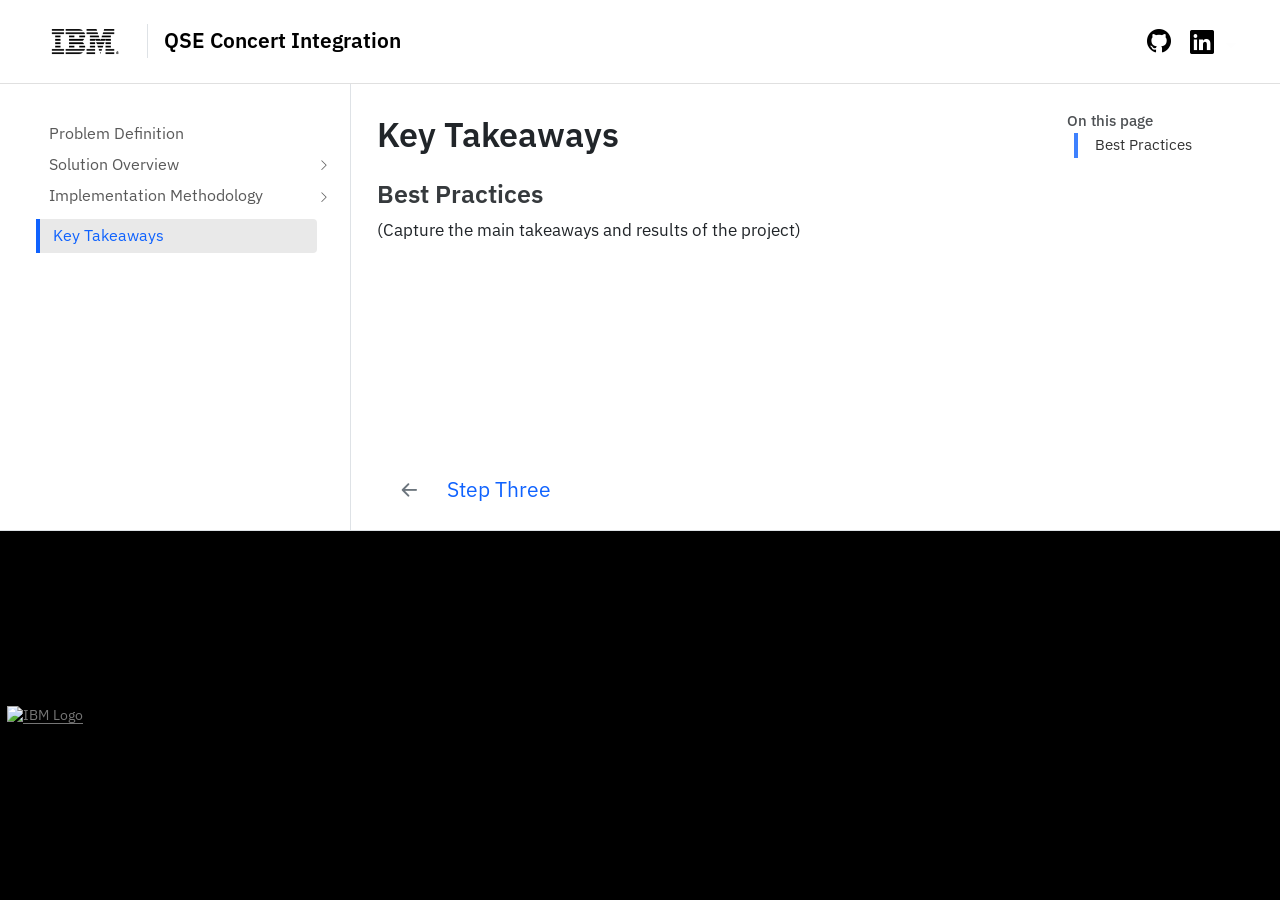
==== src/key-takeaway.html @ 7da362dc "Built site for gh-pages" ====
<!DOCTYPE html>
<html xmlns="http://www.w3.org/1999/xhtml" lang="en" xml:lang="en"><head>

<meta charset="utf-8">
<meta name="generator" content="quarto-1.8.27">

<meta name="viewport" content="width=device-width, initial-scale=1.0, user-scalable=yes">


<title>Key Takeaways – QSE Concert Integration</title>
<style>
code{white-space: pre-wrap;}
span.smallcaps{font-variant: small-caps;}
div.columns{display: flex; gap: min(4vw, 1.5em);}
div.column{flex: auto; overflow-x: auto;}
div.hanging-indent{margin-left: 1.5em; text-indent: -1.5em;}
ul.task-list{list-style: none;}
ul.task-list li input[type="checkbox"] {
  width: 0.8em;
  margin: 0 0.8em 0.2em -1em; /* quarto-specific, see https://github.com/quarto-dev/quarto-cli/issues/4556 */ 
  vertical-align: middle;
}
</style>


<script src="../site_libs/quarto-nav/quarto-nav.js"></script>
<script src="../site_libs/clipboard/clipboard.min.js"></script>
<script src="../site_libs/quarto-search/autocomplete.umd.js"></script>
<script src="../site_libs/quarto-search/fuse.min.js"></script>
<script src="../site_libs/quarto-search/quarto-search.js"></script>
<meta name="quarto:offset" content="../">
<link href="../src/implementation_methodology/stepthree-imp.html" rel="prev">
<link href="../images/bee.png" rel="icon" type="image/png">
<script src="../site_libs/quarto-html/quarto.js" type="module"></script>
<script src="../site_libs/quarto-html/tabsets/tabsets.js" type="module"></script>
<script src="../site_libs/quarto-html/axe/axe-check.js" type="module"></script>
<script src="../site_libs/quarto-html/popper.min.js"></script>
<script src="../site_libs/quarto-html/tippy.umd.min.js"></script>
<script src="../site_libs/quarto-html/anchor.min.js"></script>
<link href="../site_libs/quarto-html/tippy.css" rel="stylesheet">
<link href="../site_libs/quarto-html/quarto-syntax-highlighting-ed96de9b727972fe78a7b5d16c58bf87.css" rel="stylesheet" id="quarto-text-highlighting-styles">
<script src="../site_libs/bootstrap/bootstrap.min.js"></script>
<link href="../site_libs/bootstrap/bootstrap-icons.css" rel="stylesheet">
<link href="../site_libs/bootstrap/bootstrap-c010754eb1281ebbfd7e6192474b79b5.min.css" rel="stylesheet" append-hash="true" id="quarto-bootstrap" data-mode="light">
<script id="quarto-search-options" type="application/json">{
  "location": "navbar",
  "copy-button": false,
  "collapse-after": 3,
  "panel-placement": "end",
  "type": "textbox",
  "limit": 50,
  "keyboard-shortcut": [
    "f",
    "/",
    "s"
  ],
  "show-item-context": true,
  "language": {
    "search-no-results-text": "No results",
    "search-matching-documents-text": "matching documents",
    "search-copy-link-title": "Copy link to search",
    "search-hide-matches-text": "Hide additional matches",
    "search-more-match-text": "more match in this document",
    "search-more-matches-text": "more matches in this document",
    "search-clear-button-title": "Clear",
    "search-text-placeholder": "Search",
    "search-detached-cancel-button-title": "Cancel",
    "search-submit-button-title": "Submit",
    "search-label": "Search"
  }
}</script>


</head>

<body class="nav-sidebar docked nav-fixed quarto-light">

<div id="quarto-search-results"></div>
  <header id="quarto-header" class="headroom fixed-top">
    <nav class="navbar navbar-expand-lg " data-bs-theme="dark">
      <div class="navbar-container container-fluid">
      <div class="navbar-brand-container mx-auto">
    <a href="../index.html" class="navbar-brand navbar-brand-logo">
    <img src="../images/IBMlogo.png" alt="" class="navbar-logo light-content">
    <img src="../images/IBMlogo.png" alt="" class="navbar-logo dark-content">
    </a>
    <a class="navbar-brand" href="../index.html">
    <span class="navbar-title">QSE Concert Integration</span>
    </a>
  </div>
            <div id="quarto-search" class="" title="Search"></div>
          <button class="navbar-toggler" type="button" data-bs-toggle="collapse" data-bs-target="#navbarCollapse" aria-controls="navbarCollapse" role="menu" aria-expanded="false" aria-label="Toggle navigation" onclick="if (window.quartoToggleHeadroom) { window.quartoToggleHeadroom(); }">
  <span class="navbar-toggler-icon"></span>
</button>
          <div class="collapse navbar-collapse" id="navbarCollapse">
            <ul class="navbar-nav navbar-nav-scroll ms-auto">
  <li class="nav-item compact">
    <a class="nav-link" href="https://github.com/ibm-client-engineering/QSE-Concert-Integration" target="_blank"> <i class="bi bi-github" role="img">
</i> 
<span class="menu-text"></span></a>
  </li>  
  <li class="nav-item dropdown ">
    <a class="nav-link dropdown-toggle" href="#" id="nav-menu-bi-linkedin" role="link" data-bs-toggle="dropdown" aria-expanded="false">
      <i class="bi bi-linkedin" role="img">
</i> 
 <span class="menu-text"></span>
    </a>
    <ul class="dropdown-menu dropdown-menu-end" aria-labelledby="nav-menu-bi-linkedin">    
        <li>
    <a class="dropdown-item" href="http://linkedin.com/post" target="_blank">
 <span class="dropdown-text">Share on your LinkedIn</span></a>
  </li>  
        <li>
    <a class="dropdown-item" href="https://www.linkedin.com/company/ibm/" target="_blank">
 <span class="dropdown-text">IBM LinkedIn</span></a>
  </li>  
    </ul>
  </li>
</ul>
          </div> <!-- /navcollapse -->
            <div class="quarto-navbar-tools">
</div>
      </div> <!-- /container-fluid -->
    </nav>
  <nav class="quarto-secondary-nav">
    <div class="container-fluid d-flex">
      <button type="button" class="quarto-btn-toggle btn" data-bs-toggle="collapse" role="button" data-bs-target=".quarto-sidebar-collapse-item" aria-controls="quarto-sidebar" aria-expanded="false" aria-label="Toggle sidebar navigation" onclick="if (window.quartoToggleHeadroom) { window.quartoToggleHeadroom(); }">
        <i class="bi bi-layout-text-sidebar-reverse"></i>
      </button>
        <nav class="quarto-page-breadcrumbs" aria-label="breadcrumb"><ol class="breadcrumb"><li class="breadcrumb-item"><a href="../src/key-takeaway.html">Key Takeaways</a></li></ol></nav>
        <a class="flex-grow-1" role="navigation" data-bs-toggle="collapse" data-bs-target=".quarto-sidebar-collapse-item" aria-controls="quarto-sidebar" aria-expanded="false" aria-label="Toggle sidebar navigation" onclick="if (window.quartoToggleHeadroom) { window.quartoToggleHeadroom(); }">      
        </a>
    </div>
  </nav>
</header>
<!-- content -->
<div id="quarto-content" class="quarto-container page-columns page-rows-contents page-layout-article page-navbar">
<!-- sidebar -->
  <nav id="quarto-sidebar" class="sidebar collapse collapse-horizontal quarto-sidebar-collapse-item sidebar-navigation docked overflow-auto">
    <div class="sidebar-menu-container"> 
    <ul class="list-unstyled mt-1">
        <li class="sidebar-item">
  <div class="sidebar-item-container"> 
  <a href="../index.html" class="sidebar-item-text sidebar-link">
 <span class="menu-text">Problem Definition</span></a>
  </div>
</li>
        <li class="sidebar-item sidebar-item-section">
      <div class="sidebar-item-container"> 
            <a class="sidebar-item-text sidebar-link text-start collapsed" data-bs-toggle="collapse" data-bs-target="#quarto-sidebar-section-1" role="navigation" aria-expanded="false">
 <span class="menu-text">Solution Overview</span></a>
          <a class="sidebar-item-toggle text-start collapsed" data-bs-toggle="collapse" data-bs-target="#quarto-sidebar-section-1" role="navigation" aria-expanded="false" aria-label="Toggle section">
            <i class="bi bi-chevron-right ms-2"></i>
          </a> 
      </div>
      <ul id="quarto-sidebar-section-1" class="collapse list-unstyled sidebar-section depth1 ">  
          <li class="sidebar-item">
  <div class="sidebar-item-container"> 
  <a href="../src/solution_overview/prepare.html" class="sidebar-item-text sidebar-link">
 <span class="menu-text">Prepare</span></a>
  </div>
</li>
          <li class="sidebar-item">
  <div class="sidebar-item-container"> 
  <a href="../src/solution_overview/environment.html" class="sidebar-item-text sidebar-link">
 <span class="menu-text">Environment</span></a>
  </div>
</li>
          <li class="sidebar-item">
  <div class="sidebar-item-container"> 
  <a href="../src/solution_overview/troubleshooting.html" class="sidebar-item-text sidebar-link">
 <span class="menu-text">Troubleshooting</span></a>
  </div>
</li>
      </ul>
  </li>
        <li class="sidebar-item sidebar-item-section">
      <div class="sidebar-item-container"> 
            <a class="sidebar-item-text sidebar-link text-start collapsed" data-bs-toggle="collapse" data-bs-target="#quarto-sidebar-section-2" role="navigation" aria-expanded="false">
 <span class="menu-text">Implementation Methodology</span></a>
          <a class="sidebar-item-toggle text-start collapsed" data-bs-toggle="collapse" data-bs-target="#quarto-sidebar-section-2" role="navigation" aria-expanded="false" aria-label="Toggle section">
            <i class="bi bi-chevron-right ms-2"></i>
          </a> 
      </div>
      <ul id="quarto-sidebar-section-2" class="collapse list-unstyled sidebar-section depth1 ">  
          <li class="sidebar-item">
  <div class="sidebar-item-container"> 
  <a href="../src/implementation_methodology/stepone-imp.html" class="sidebar-item-text sidebar-link">
 <span class="menu-text">Step One</span></a>
  </div>
</li>
          <li class="sidebar-item">
  <div class="sidebar-item-container"> 
  <a href="../src/implementation_methodology/steptwo-imp.html" class="sidebar-item-text sidebar-link">
 <span class="menu-text">Step Two</span></a>
  </div>
</li>
          <li class="sidebar-item">
  <div class="sidebar-item-container"> 
  <a href="../src/implementation_methodology/stepthree-imp.html" class="sidebar-item-text sidebar-link">
 <span class="menu-text">Step Three</span></a>
  </div>
</li>
      </ul>
  </li>
        <li class="sidebar-item">
  <div class="sidebar-item-container"> 
  <a href="../src/key-takeaway.html" class="sidebar-item-text sidebar-link active">
 <span class="menu-text">Key Takeaways</span></a>
  </div>
</li>
    </ul>
    </div>
</nav>
<div id="quarto-sidebar-glass" class="quarto-sidebar-collapse-item" data-bs-toggle="collapse" data-bs-target=".quarto-sidebar-collapse-item"></div>
<!-- margin-sidebar -->
    <div id="quarto-margin-sidebar" class="sidebar margin-sidebar">
        <nav id="TOC" role="doc-toc" class="toc-active">
    <h2 id="toc-title">On this page</h2>
   
  <ul>
  <li><a href="#best-practices" id="toc-best-practices" class="nav-link active" data-scroll-target="#best-practices">Best Practices</a></li>
  </ul>
</nav>
    </div>
<!-- main -->
<main class="content" id="quarto-document-content">

<header id="title-block-header" class="quarto-title-block default">
<div class="quarto-title">
<h1 class="title">Key Takeaways</h1>
</div>



<div class="quarto-title-meta">

    
  
    
  </div>
  


</header>


<section id="best-practices" class="level3">
<h3 class="anchored" data-anchor-id="best-practices">Best Practices</h3>
<p>(Capture the main takeaways and results of the project)</p>


</section>

</main> <!-- /main -->
<script id="quarto-html-after-body" type="application/javascript">
  window.document.addEventListener("DOMContentLoaded", function (event) {
    const icon = "";
    const anchorJS = new window.AnchorJS();
    anchorJS.options = {
      placement: 'right',
      icon: icon
    };
    anchorJS.add('.anchored');
    const isCodeAnnotation = (el) => {
      for (const clz of el.classList) {
        if (clz.startsWith('code-annotation-')) {                     
          return true;
        }
      }
      return false;
    }
    const onCopySuccess = function(e) {
      // button target
      const button = e.trigger;
      // don't keep focus
      button.blur();
      // flash "checked"
      button.classList.add('code-copy-button-checked');
      var currentTitle = button.getAttribute("title");
      button.setAttribute("title", "Copied!");
      let tooltip;
      if (window.bootstrap) {
        button.setAttribute("data-bs-toggle", "tooltip");
        button.setAttribute("data-bs-placement", "left");
        button.setAttribute("data-bs-title", "Copied!");
        tooltip = new bootstrap.Tooltip(button, 
          { trigger: "manual", 
            customClass: "code-copy-button-tooltip",
            offset: [0, -8]});
        tooltip.show();    
      }
      setTimeout(function() {
        if (tooltip) {
          tooltip.hide();
          button.removeAttribute("data-bs-title");
          button.removeAttribute("data-bs-toggle");
          button.removeAttribute("data-bs-placement");
        }
        button.setAttribute("title", currentTitle);
        button.classList.remove('code-copy-button-checked');
      }, 1000);
      // clear code selection
      e.clearSelection();
    }
    const getTextToCopy = function(trigger) {
      const outerScaffold = trigger.parentElement.cloneNode(true);
      const codeEl = outerScaffold.querySelector('code');
      for (const childEl of codeEl.children) {
        if (isCodeAnnotation(childEl)) {
          childEl.remove();
        }
      }
      return codeEl.innerText;
    }
    const clipboard = new window.ClipboardJS('.code-copy-button:not([data-in-quarto-modal])', {
      text: getTextToCopy
    });
    clipboard.on('success', onCopySuccess);
    if (window.document.getElementById('quarto-embedded-source-code-modal')) {
      const clipboardModal = new window.ClipboardJS('.code-copy-button[data-in-quarto-modal]', {
        text: getTextToCopy,
        container: window.document.getElementById('quarto-embedded-source-code-modal')
      });
      clipboardModal.on('success', onCopySuccess);
    }
      var localhostRegex = new RegExp(/^(?:http|https):\/\/localhost\:?[0-9]*\//);
      var mailtoRegex = new RegExp(/^mailto:/);
        var filterRegex = new RegExp('/' + window.location.host + '/');
      var isInternal = (href) => {
          return filterRegex.test(href) || localhostRegex.test(href) || mailtoRegex.test(href);
      }
      // Inspect non-navigation links and adorn them if external
     var links = window.document.querySelectorAll('a[href]:not(.nav-link):not(.navbar-brand):not(.toc-action):not(.sidebar-link):not(.sidebar-item-toggle):not(.pagination-link):not(.no-external):not([aria-hidden]):not(.dropdown-item):not(.quarto-navigation-tool):not(.about-link)');
      for (var i=0; i<links.length; i++) {
        const link = links[i];
        if (!isInternal(link.href)) {
          // undo the damage that might have been done by quarto-nav.js in the case of
          // links that we want to consider external
          if (link.dataset.originalHref !== undefined) {
            link.href = link.dataset.originalHref;
          }
        }
      }
    function tippyHover(el, contentFn, onTriggerFn, onUntriggerFn) {
      const config = {
        allowHTML: true,
        maxWidth: 500,
        delay: 100,
        arrow: false,
        appendTo: function(el) {
            return el.parentElement;
        },
        interactive: true,
        interactiveBorder: 10,
        theme: 'quarto',
        placement: 'bottom-start',
      };
      if (contentFn) {
        config.content = contentFn;
      }
      if (onTriggerFn) {
        config.onTrigger = onTriggerFn;
      }
      if (onUntriggerFn) {
        config.onUntrigger = onUntriggerFn;
      }
      window.tippy(el, config); 
    }
    const noterefs = window.document.querySelectorAll('a[role="doc-noteref"]');
    for (var i=0; i<noterefs.length; i++) {
      const ref = noterefs[i];
      tippyHover(ref, function() {
        // use id or data attribute instead here
        let href = ref.getAttribute('data-footnote-href') || ref.getAttribute('href');
        try { href = new URL(href).hash; } catch {}
        const id = href.replace(/^#\/?/, "");
        const note = window.document.getElementById(id);
        if (note) {
          return note.innerHTML;
        } else {
          return "";
        }
      });
    }
    const xrefs = window.document.querySelectorAll('a.quarto-xref');
    const processXRef = (id, note) => {
      // Strip column container classes
      const stripColumnClz = (el) => {
        el.classList.remove("page-full", "page-columns");
        if (el.children) {
          for (const child of el.children) {
            stripColumnClz(child);
          }
        }
      }
      stripColumnClz(note)
      if (id === null || id.startsWith('sec-')) {
        // Special case sections, only their first couple elements
        const container = document.createElement("div");
        if (note.children && note.children.length > 2) {
          container.appendChild(note.children[0].cloneNode(true));
          for (let i = 1; i < note.children.length; i++) {
            const child = note.children[i];
            if (child.tagName === "P" && child.innerText === "") {
              continue;
            } else {
              container.appendChild(child.cloneNode(true));
              break;
            }
          }
          if (window.Quarto?.typesetMath) {
            window.Quarto.typesetMath(container);
          }
          return container.innerHTML
        } else {
          if (window.Quarto?.typesetMath) {
            window.Quarto.typesetMath(note);
          }
          return note.innerHTML;
        }
      } else {
        // Remove any anchor links if they are present
        const anchorLink = note.querySelector('a.anchorjs-link');
        if (anchorLink) {
          anchorLink.remove();
        }
        if (window.Quarto?.typesetMath) {
          window.Quarto.typesetMath(note);
        }
        if (note.classList.contains("callout")) {
          return note.outerHTML;
        } else {
          return note.innerHTML;
        }
      }
    }
    for (var i=0; i<xrefs.length; i++) {
      const xref = xrefs[i];
      tippyHover(xref, undefined, function(instance) {
        instance.disable();
        let url = xref.getAttribute('href');
        let hash = undefined; 
        if (url.startsWith('#')) {
          hash = url;
        } else {
          try { hash = new URL(url).hash; } catch {}
        }
        if (hash) {
          const id = hash.replace(/^#\/?/, "");
          const note = window.document.getElementById(id);
          if (note !== null) {
            try {
              const html = processXRef(id, note.cloneNode(true));
              instance.setContent(html);
            } finally {
              instance.enable();
              instance.show();
            }
          } else {
            // See if we can fetch this
            fetch(url.split('#')[0])
            .then(res => res.text())
            .then(html => {
              const parser = new DOMParser();
              const htmlDoc = parser.parseFromString(html, "text/html");
              const note = htmlDoc.getElementById(id);
              if (note !== null) {
                const html = processXRef(id, note);
                instance.setContent(html);
              } 
            }).finally(() => {
              instance.enable();
              instance.show();
            });
          }
        } else {
          // See if we can fetch a full url (with no hash to target)
          // This is a special case and we should probably do some content thinning / targeting
          fetch(url)
          .then(res => res.text())
          .then(html => {
            const parser = new DOMParser();
            const htmlDoc = parser.parseFromString(html, "text/html");
            const note = htmlDoc.querySelector('main.content');
            if (note !== null) {
              // This should only happen for chapter cross references
              // (since there is no id in the URL)
              // remove the first header
              if (note.children.length > 0 && note.children[0].tagName === "HEADER") {
                note.children[0].remove();
              }
              const html = processXRef(null, note);
              instance.setContent(html);
            } 
          }).finally(() => {
            instance.enable();
            instance.show();
          });
        }
      }, function(instance) {
      });
    }
        let selectedAnnoteEl;
        const selectorForAnnotation = ( cell, annotation) => {
          let cellAttr = 'data-code-cell="' + cell + '"';
          let lineAttr = 'data-code-annotation="' +  annotation + '"';
          const selector = 'span[' + cellAttr + '][' + lineAttr + ']';
          return selector;
        }
        const selectCodeLines = (annoteEl) => {
          const doc = window.document;
          const targetCell = annoteEl.getAttribute("data-target-cell");
          const targetAnnotation = annoteEl.getAttribute("data-target-annotation");
          const annoteSpan = window.document.querySelector(selectorForAnnotation(targetCell, targetAnnotation));
          const lines = annoteSpan.getAttribute("data-code-lines").split(",");
          const lineIds = lines.map((line) => {
            return targetCell + "-" + line;
          })
          let top = null;
          let height = null;
          let parent = null;
          if (lineIds.length > 0) {
              //compute the position of the single el (top and bottom and make a div)
              const el = window.document.getElementById(lineIds[0]);
              top = el.offsetTop;
              height = el.offsetHeight;
              parent = el.parentElement.parentElement;
            if (lineIds.length > 1) {
              const lastEl = window.document.getElementById(lineIds[lineIds.length - 1]);
              const bottom = lastEl.offsetTop + lastEl.offsetHeight;
              height = bottom - top;
            }
            if (top !== null && height !== null && parent !== null) {
              // cook up a div (if necessary) and position it 
              let div = window.document.getElementById("code-annotation-line-highlight");
              if (div === null) {
                div = window.document.createElement("div");
                div.setAttribute("id", "code-annotation-line-highlight");
                div.style.position = 'absolute';
                parent.appendChild(div);
              }
              div.style.top = top - 2 + "px";
              div.style.height = height + 4 + "px";
              div.style.left = 0;
              let gutterDiv = window.document.getElementById("code-annotation-line-highlight-gutter");
              if (gutterDiv === null) {
                gutterDiv = window.document.createElement("div");
                gutterDiv.setAttribute("id", "code-annotation-line-highlight-gutter");
                gutterDiv.style.position = 'absolute';
                const codeCell = window.document.getElementById(targetCell);
                const gutter = codeCell.querySelector('.code-annotation-gutter');
                gutter.appendChild(gutterDiv);
              }
              gutterDiv.style.top = top - 2 + "px";
              gutterDiv.style.height = height + 4 + "px";
            }
            selectedAnnoteEl = annoteEl;
          }
        };
        const unselectCodeLines = () => {
          const elementsIds = ["code-annotation-line-highlight", "code-annotation-line-highlight-gutter"];
          elementsIds.forEach((elId) => {
            const div = window.document.getElementById(elId);
            if (div) {
              div.remove();
            }
          });
          selectedAnnoteEl = undefined;
        };
          // Handle positioning of the toggle
      window.addEventListener(
        "resize",
        throttle(() => {
          elRect = undefined;
          if (selectedAnnoteEl) {
            selectCodeLines(selectedAnnoteEl);
          }
        }, 10)
      );
      function throttle(fn, ms) {
      let throttle = false;
      let timer;
        return (...args) => {
          if(!throttle) { // first call gets through
              fn.apply(this, args);
              throttle = true;
          } else { // all the others get throttled
              if(timer) clearTimeout(timer); // cancel #2
              timer = setTimeout(() => {
                fn.apply(this, args);
                timer = throttle = false;
              }, ms);
          }
        };
      }
        // Attach click handler to the DT
        const annoteDls = window.document.querySelectorAll('dt[data-target-cell]');
        for (const annoteDlNode of annoteDls) {
          annoteDlNode.addEventListener('click', (event) => {
            const clickedEl = event.target;
            if (clickedEl !== selectedAnnoteEl) {
              unselectCodeLines();
              const activeEl = window.document.querySelector('dt[data-target-cell].code-annotation-active');
              if (activeEl) {
                activeEl.classList.remove('code-annotation-active');
              }
              selectCodeLines(clickedEl);
              clickedEl.classList.add('code-annotation-active');
            } else {
              // Unselect the line
              unselectCodeLines();
              clickedEl.classList.remove('code-annotation-active');
            }
          });
        }
    const findCites = (el) => {
      const parentEl = el.parentElement;
      if (parentEl) {
        const cites = parentEl.dataset.cites;
        if (cites) {
          return {
            el,
            cites: cites.split(' ')
          };
        } else {
          return findCites(el.parentElement)
        }
      } else {
        return undefined;
      }
    };
    var bibliorefs = window.document.querySelectorAll('a[role="doc-biblioref"]');
    for (var i=0; i<bibliorefs.length; i++) {
      const ref = bibliorefs[i];
      const citeInfo = findCites(ref);
      if (citeInfo) {
        tippyHover(citeInfo.el, function() {
          var popup = window.document.createElement('div');
          citeInfo.cites.forEach(function(cite) {
            var citeDiv = window.document.createElement('div');
            citeDiv.classList.add('hanging-indent');
            citeDiv.classList.add('csl-entry');
            var biblioDiv = window.document.getElementById('ref-' + cite);
            if (biblioDiv) {
              citeDiv.innerHTML = biblioDiv.innerHTML;
            }
            popup.appendChild(citeDiv);
          });
          return popup.innerHTML;
        });
      }
    }
  });
  </script>
<nav class="page-navigation">
  <div class="nav-page nav-page-previous">
      <a href="../src/implementation_methodology/stepthree-imp.html" class="pagination-link" aria-label="Step Three">
        <i class="bi bi-arrow-left-short"></i> <span class="nav-page-text">Step Three</span>
      </a>          
  </div>
  <div class="nav-page nav-page-next">
  </div>
</nav>
</div> <!-- /content -->
<footer class="footer">
  <div class="nav-footer">
    <div class="nav-footer-left">
<div class="listitem">
<a href="https://ibm.com" rel="noopener noreferrer" class="footerLogo"><img src="https://www.ibm.com/brand/experience-guides/developer/8f4e3cc2b5d52354a6d43c8edba1e3c9/02_8-bar-reverse.svg" alt="IBM Logo" class="footer__logo themedComponent_node_modules-@docusaurus-theme-common-lib-components-ThemedComponent-styles-module themedComponent--light_node_modules-@docusaurus-theme-common-lib-components-ThemedComponent-styles-module" width="250" height="250"></a>
</div>
</div>   
    <div class="nav-footer-center">
      &nbsp;
    </div>
    <div class="nav-footer-right">
      &nbsp;
    </div>
  </div>
</footer>




</body></html>
---- site_libs/quarto-html/tippy.css ----
.tippy-box[data-animation=fade][data-state=hidden]{opacity:0}[data-tippy-root]{max-width:calc(100vw - 10px)}.tippy-box{position:relative;background-color:#333;color:#fff;border-radius:4px;font-size:14px;line-height:1.4;white-space:normal;outline:0;transition-property:transform,visibility,opacity}.tippy-box[data-placement^=top]>.tippy-arrow{bottom:0}.tippy-box[data-placement^=top]>.tippy-arrow:before{bottom:-7px;left:0;border-width:8px 8px 0;border-top-color:initial;transform-origin:center top}.tippy-box[data-placement^=bottom]>.tippy-arrow{top:0}.tippy-box[data-placement^=bottom]>.tippy-arrow:before{top:-7px;left:0;border-width:0 8px 8px;border-bottom-color:initial;transform-origin:center bottom}.tippy-box[data-placement^=left]>.tippy-arrow{right:0}.tippy-box[data-placement^=left]>.tippy-arrow:before{border-width:8px 0 8px 8px;border-left-color:initial;right:-7px;transform-origin:center left}.tippy-box[data-placement^=right]>.tippy-arrow{left:0}.tippy-box[data-placement^=right]>.tippy-arrow:before{left:-7px;border-width:8px 8px 8px 0;border-right-color:initial;transform-origin:center right}.tippy-box[data-inertia][data-state=visible]{transition-timing-function:cubic-bezier(.54,1.5,.38,1.11)}.tippy-arrow{width:16px;height:16px;color:#333}.tippy-arrow:before{content:"";position:absolute;border-color:transparent;border-style:solid}.tippy-content{position:relative;padding:5px 9px;z-index:1}
---- site_libs/quarto-html/quarto-syntax-highlighting-ed96de9b727972fe78a7b5d16c58bf87.css ----
/* quarto syntax highlight colors */
:root {
  --quarto-hl-ot-color: #003B4F;
  --quarto-hl-at-color: #657422;
  --quarto-hl-ss-color: #20794D;
  --quarto-hl-an-color: #5E5E5E;
  --quarto-hl-fu-color: #4758AB;
  --quarto-hl-st-color: #20794D;
  --quarto-hl-cf-color: #003B4F;
  --quarto-hl-op-color: #5E5E5E;
  --quarto-hl-er-color: #AD0000;
  --quarto-hl-bn-color: #AD0000;
  --quarto-hl-al-color: #AD0000;
  --quarto-hl-va-color: #111111;
  --quarto-hl-bu-color: inherit;
  --quarto-hl-ex-color: inherit;
  --quarto-hl-pp-color: #AD0000;
  --quarto-hl-in-color: #5E5E5E;
  --quarto-hl-vs-color: #20794D;
  --quarto-hl-wa-color: #5E5E5E;
  --quarto-hl-do-color: #5E5E5E;
  --quarto-hl-im-color: #00769E;
  --quarto-hl-ch-color: #20794D;
  --quarto-hl-dt-color: #AD0000;
  --quarto-hl-fl-color: #AD0000;
  --quarto-hl-co-color: #5E5E5E;
  --quarto-hl-cv-color: #5E5E5E;
  --quarto-hl-cn-color: #8f5902;
  --quarto-hl-sc-color: #5E5E5E;
  --quarto-hl-dv-color: #AD0000;
  --quarto-hl-kw-color: #003B4F;
}

/* other quarto variables */
:root {
  --quarto-font-monospace: SFMono-Regular, Menlo, Monaco, Consolas, "Liberation Mono", "Courier New", monospace;
}

/* syntax highlight based on Pandoc's rules */
pre > code.sourceCode > span {
  color: #003B4F;
}

code.sourceCode > span {
  color: #003B4F;
}

div.sourceCode,
div.sourceCode pre.sourceCode {
  color: #003B4F;
}

/* Normal */
code span {
  color: #003B4F;
}

/* Alert */
code span.al {
  color: #AD0000;
  font-style: inherit;
}

/* Annotation */
code span.an {
  color: #5E5E5E;
  font-style: inherit;
}

/* Attribute */
code span.at {
  color: #657422;
  font-style: inherit;
}

/* BaseN */
code span.bn {
  color: #AD0000;
  font-style: inherit;
}

/* BuiltIn */
code span.bu {
  font-style: inherit;
}

/* ControlFlow */
code span.cf {
  color: #003B4F;
  font-weight: bold;
  font-style: inherit;
}

/* Char */
code span.ch {
  color: #20794D;
  font-style: inherit;
}

/* Constant */
code span.cn {
  color: #8f5902;
  font-style: inherit;
}

/* Comment */
code span.co {
  color: #5E5E5E;
  font-style: inherit;
}

/* CommentVar */
code span.cv {
  color: #5E5E5E;
  font-style: italic;
}

/* Documentation */
code span.do {
  color: #5E5E5E;
  font-style: italic;
}

/* DataType */
code span.dt {
  color: #AD0000;
  font-style: inherit;
}

/* DecVal */
code span.dv {
  color: #AD0000;
  font-style: inherit;
}

/* Error */
code span.er {
  color: #AD0000;
  font-style: inherit;
}

/* Extension */
code span.ex {
  font-style: inherit;
}

/* Float */
code span.fl {
  color: #AD0000;
  font-style: inherit;
}

/* Function */
code span.fu {
  color: #4758AB;
  font-style: inherit;
}

/* Import */
code span.im {
  color: #00769E;
  font-style: inherit;
}

/* Information */
code span.in {
  color: #5E5E5E;
  font-style: inherit;
}

/* Keyword */
code span.kw {
  color: #003B4F;
  font-weight: bold;
  font-style: inherit;
}

/* Operator */
code span.op {
  color: #5E5E5E;
  font-style: inherit;
}

/* Other */
code span.ot {
  color: #003B4F;
  font-style: inherit;
}

/* Preprocessor */
code span.pp {
  color: #AD0000;
  font-style: inherit;
}

/* SpecialChar */
code span.sc {
  color: #5E5E5E;
  font-style: inherit;
}

/* SpecialString */
code span.ss {
  color: #20794D;
  font-style: inherit;
}

/* String */
code span.st {
  color: #20794D;
  font-style: inherit;
}

/* Variable */
code span.va {
  color: #111111;
  font-style: inherit;
}

/* VerbatimString */
code span.vs {
  color: #20794D;
  font-style: inherit;
}

/* Warning */
code span.wa {
  color: #5E5E5E;
  font-style: italic;
}

.prevent-inlining {
  content: "</";
}

/*# sourceMappingURL=0920dd6d7437995b8cdf7429764427b1.css.map */
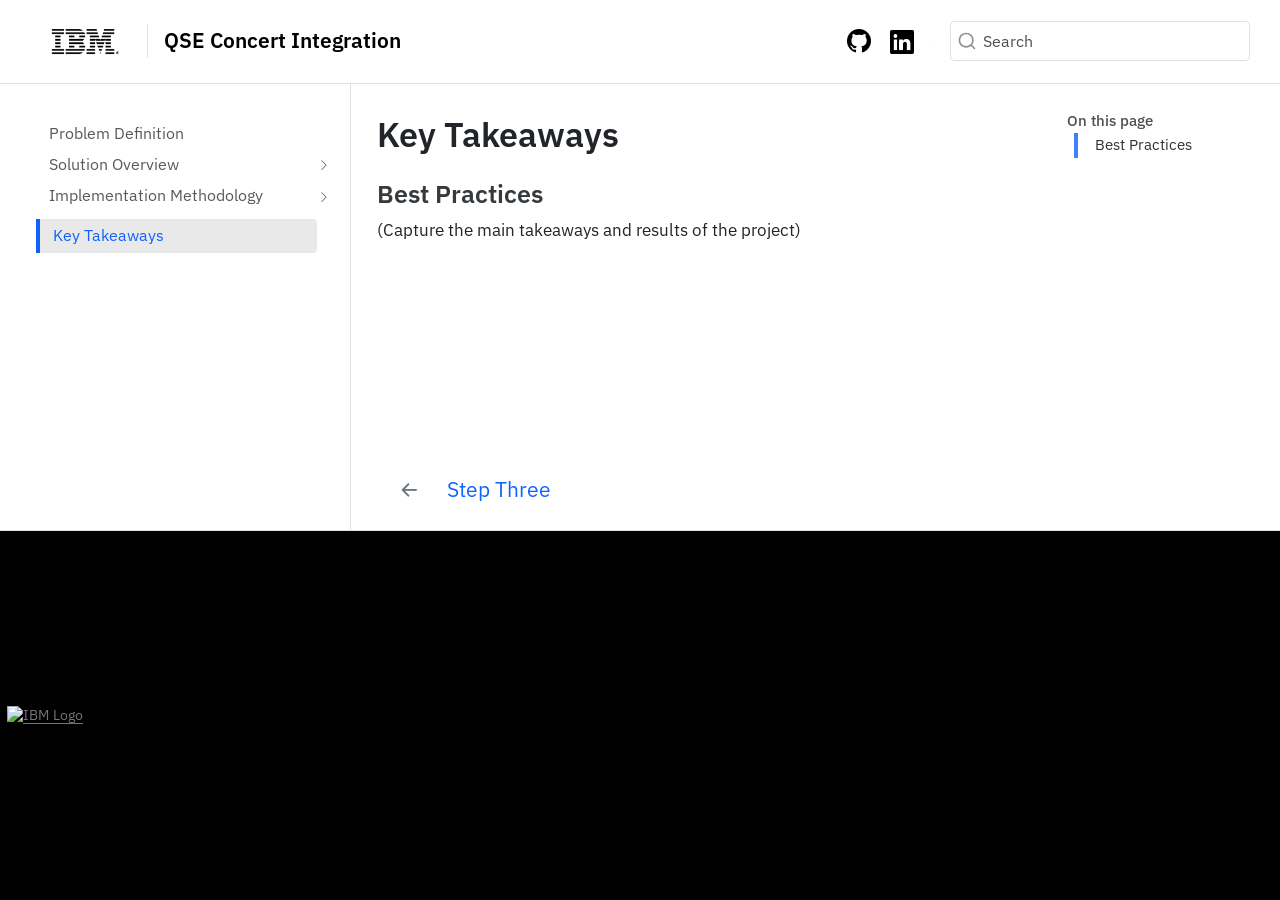
==== commit 49a941bc: "Built site for gh-pages" ====
--- a/src/key-takeaway.html
+++ b/src/key-takeaway.html
@@ -2,13 +2,16 @@
 <html xmlns="http://www.w3.org/1999/xhtml" lang="en" xml:lang="en"><head>
 
 <meta charset="utf-8">
-<meta name="generator" content="quarto-1.8.27">
+<meta name="generator" content="quarto-1.9.38">
 
 <meta name="viewport" content="width=device-width, initial-scale=1.0, user-scalable=yes">
 
 
 <title>Key Takeaways – QSE Concert Integration</title>
 <style>
+/* Default styles provided by pandoc.
+** See https://pandoc.org/MANUAL.html#variables-for-html for config info.
+*/
 code{white-space: pre-wrap;}
 span.smallcaps{font-variant: small-caps;}
 div.columns{display: flex; gap: min(4vw, 1.5em);}
@@ -33,15 +36,14 @@
 <link href="../images/bee.png" rel="icon" type="image/png">
 <script src="../site_libs/quarto-html/quarto.js" type="module"></script>
 <script src="../site_libs/quarto-html/tabsets/tabsets.js" type="module"></script>
-<script src="../site_libs/quarto-html/axe/axe-check.js" type="module"></script>
 <script src="../site_libs/quarto-html/popper.min.js"></script>
 <script src="../site_libs/quarto-html/tippy.umd.min.js"></script>
 <script src="../site_libs/quarto-html/anchor.min.js"></script>
 <link href="../site_libs/quarto-html/tippy.css" rel="stylesheet">
-<link href="../site_libs/quarto-html/quarto-syntax-highlighting-ed96de9b727972fe78a7b5d16c58bf87.css" rel="stylesheet" id="quarto-text-highlighting-styles">
+<link href="../site_libs/quarto-html/quarto-syntax-highlighting-15634bcf2e68342d4ad2dfa704d543f6.css" rel="stylesheet" id="quarto-text-highlighting-styles">
 <script src="../site_libs/bootstrap/bootstrap.min.js"></script>
 <link href="../site_libs/bootstrap/bootstrap-icons.css" rel="stylesheet">
-<link href="../site_libs/bootstrap/bootstrap-c010754eb1281ebbfd7e6192474b79b5.min.css" rel="stylesheet" append-hash="true" id="quarto-bootstrap" data-mode="light">
+<link href="../site_libs/bootstrap/bootstrap-00ab95d4205b4ee03688b18d6c9b782f.min.css" rel="stylesheet" append-hash="true" id="quarto-bootstrap" data-mode="light">
 <script id="quarto-search-options" type="application/json">{
   "location": "navbar",
   "copy-button": false,
@@ -326,7 +328,7 @@
     }
       var localhostRegex = new RegExp(/^(?:http|https):\/\/localhost\:?[0-9]*\//);
       var mailtoRegex = new RegExp(/^mailto:/);
-        var filterRegex = new RegExp('/' + window.location.host + '/');
+        var filterRegex = new RegExp("https:\/\/ibm-client-engineering\.github\.io\/QSE-Concert-Integration\/");
       var isInternal = (href) => {
           return filterRegex.test(href) || localhostRegex.test(href) || mailtoRegex.test(href);
       }
--- a/site_libs/quarto-html/quarto-syntax-highlighting-15634bcf2e68342d4ad2dfa704d543f6.css
+++ b/site_libs/quarto-html/quarto-syntax-highlighting-15634bcf2e68342d4ad2dfa704d543f6.css
@@ -0,0 +1,236 @@
+/* quarto syntax highlight colors */
+:root {
+  --quarto-hl-ot-color: #003B4F;
+  --quarto-hl-at-color: #657422;
+  --quarto-hl-ss-color: #20794D;
+  --quarto-hl-an-color: #5E5E5E;
+  --quarto-hl-fu-color: #4758AB;
+  --quarto-hl-st-color: #20794D;
+  --quarto-hl-cf-color: #003B4F;
+  --quarto-hl-op-color: #5E5E5E;
+  --quarto-hl-er-color: #AD0000;
+  --quarto-hl-bn-color: #AD0000;
+  --quarto-hl-al-color: #AD0000;
+  --quarto-hl-va-color: #111111;
+  --quarto-hl-bu-color: inherit;
+  --quarto-hl-ex-color: inherit;
+  --quarto-hl-pp-color: #AD0000;
+  --quarto-hl-in-color: #5E5E5E;
+  --quarto-hl-vs-color: #20794D;
+  --quarto-hl-wa-color: #5E5E5E;
+  --quarto-hl-do-color: #5E5E5E;
+  --quarto-hl-im-color: #00769E;
+  --quarto-hl-ch-color: #20794D;
+  --quarto-hl-dt-color: #AD0000;
+  --quarto-hl-fl-color: #AD0000;
+  --quarto-hl-co-color: #5E5E5E;
+  --quarto-hl-cv-color: #5E5E5E;
+  --quarto-hl-cn-color: #8f5902;
+  --quarto-hl-sc-color: #5E5E5E;
+  --quarto-hl-dv-color: #AD0000;
+  --quarto-hl-kw-color: #003B4F;
+}
+
+/* other quarto variables */
+:root {
+  --quarto-font-monospace: SFMono-Regular, Menlo, Monaco, Consolas, "Liberation Mono", "Courier New", monospace;
+}
+
+/* syntax highlight based on Pandoc's rules */
+pre > code.sourceCode > span {
+  color: #003B4F;
+}
+
+code.sourceCode > span {
+  color: #003B4F;
+}
+
+div.sourceCode,
+div.sourceCode pre.sourceCode {
+  color: #003B4F;
+}
+
+/* Normal */
+code span {
+  color: #003B4F;
+}
+
+/* Alert */
+code span.al {
+  color: #AD0000;
+  font-style: inherit;
+}
+
+/* Annotation */
+code span.an {
+  color: #5E5E5E;
+  font-style: inherit;
+}
+
+/* Attribute */
+code span.at {
+  color: #657422;
+  font-style: inherit;
+}
+
+/* BaseN */
+code span.bn {
+  color: #AD0000;
+  font-style: inherit;
+}
+
+/* BuiltIn */
+code span.bu {
+  font-style: inherit;
+}
+
+/* ControlFlow */
+code span.cf {
+  color: #003B4F;
+  font-weight: bold;
+  font-style: inherit;
+}
+
+/* Char */
+code span.ch {
+  color: #20794D;
+  font-style: inherit;
+}
+
+/* Constant */
+code span.cn {
+  color: #8f5902;
+  font-style: inherit;
+}
+
+/* Comment */
+code span.co {
+  color: #5E5E5E;
+  font-style: inherit;
+}
+
+/* CommentVar */
+code span.cv {
+  color: #5E5E5E;
+  font-style: italic;
+}
+
+/* Documentation */
+code span.do {
+  color: #5E5E5E;
+  font-style: italic;
+}
+
+/* DataType */
+code span.dt {
+  color: #AD0000;
+  font-style: inherit;
+}
+
+/* DecVal */
+code span.dv {
+  color: #AD0000;
+  font-style: inherit;
+}
+
+/* Error */
+code span.er {
+  color: #AD0000;
+  font-style: inherit;
+}
+
+/* Extension */
+code span.ex {
+  font-style: inherit;
+}
+
+/* Float */
+code span.fl {
+  color: #AD0000;
+  font-style: inherit;
+}
+
+/* Function */
+code span.fu {
+  color: #4758AB;
+  font-style: inherit;
+}
+
+/* Import */
+code span.im {
+  color: #00769E;
+  font-style: inherit;
+}
+
+/* Information */
+code span.in {
+  color: #5E5E5E;
+  font-style: inherit;
+}
+
+/* Keyword */
+code span.kw {
+  color: #003B4F;
+  font-weight: bold;
+  font-style: inherit;
+}
+
+/* Operator */
+code span.op {
+  color: #5E5E5E;
+  font-style: inherit;
+}
+
+/* Other */
+code span.ot {
+  color: #003B4F;
+  font-style: inherit;
+}
+
+/* Preprocessor */
+code span.pp {
+  color: #AD0000;
+  font-style: inherit;
+}
+
+/* SpecialChar */
+code span.sc {
+  color: #5E5E5E;
+  font-style: inherit;
+}
+
+/* SpecialString */
+code span.ss {
+  color: #20794D;
+  font-style: inherit;
+}
+
+/* String */
+code span.st {
+  color: #20794D;
+  font-style: inherit;
+}
+
+/* Variable */
+code span.va {
+  color: #111111;
+  font-style: inherit;
+}
+
+/* VerbatimString */
+code span.vs {
+  color: #20794D;
+  font-style: inherit;
+}
+
+/* Warning */
+code span.wa {
+  color: #5E5E5E;
+  font-style: italic;
+}
+
+.prevent-inlining {
+  content: "</";
+}
+
+/*# sourceMappingURL=f23921c56f73e400b49028c9186a1aa0.css.map */
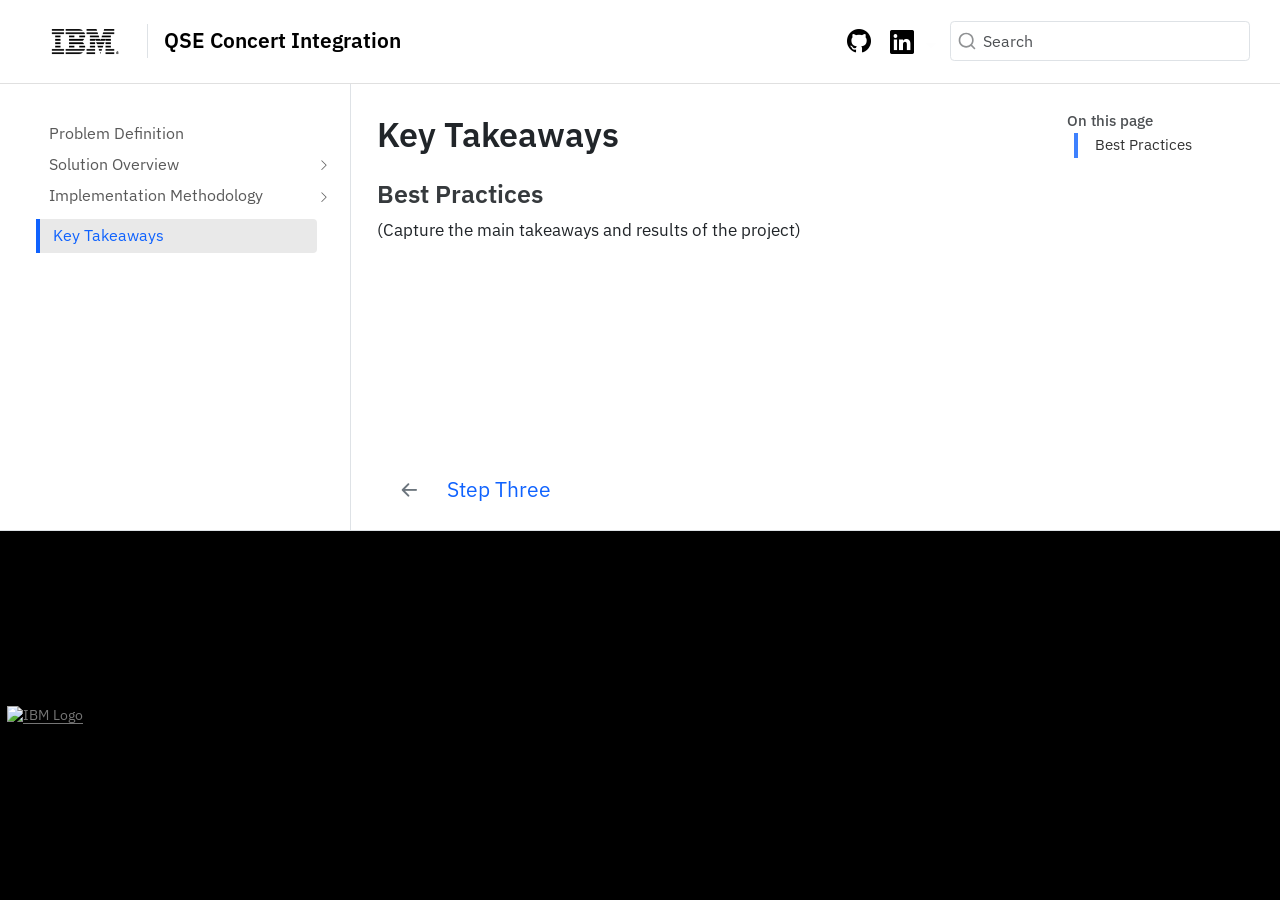
==== commit ada53876: "Built site for gh-pages" ====
(no text change in the page or its own stylesheets)
